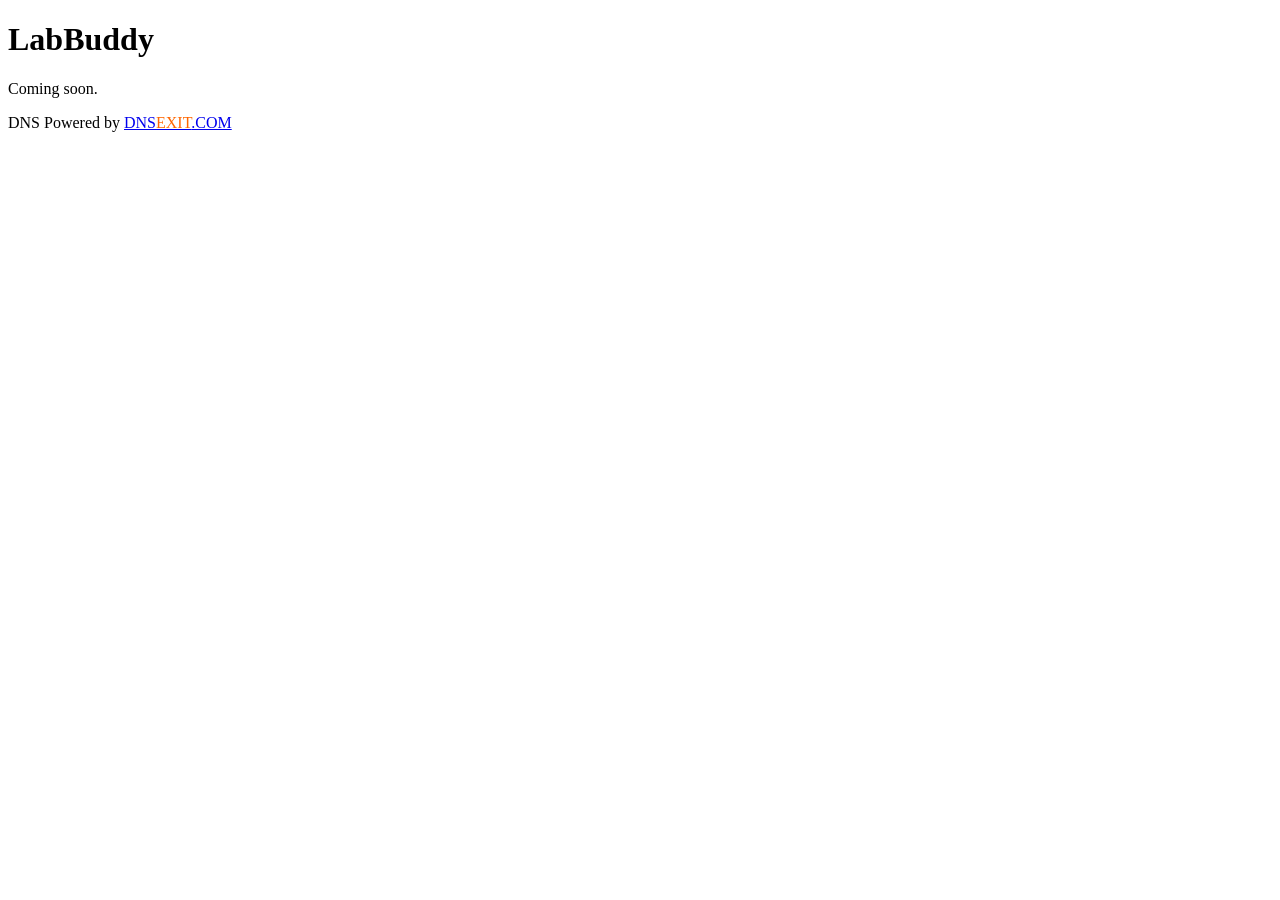
==== index.html @ 841d7dda "Create index.html" ====
<!DOCTYPE html>
  <html>
  <head><meta charset="utf-8"><title>LabBuddy</title></head>
  <body>
    <h1>LabBuddy</h1>
    <p>Coming soon.</p>
    <footer>
      DNS Powered by <font color="#006699"><a href="http://www.dnsExit.com">DNS</a></font><a href="http://www.dnsExit.com"><font color="#FF6600">EXIT</font>.COM</a>
    </footer>
  </body>
  </html>
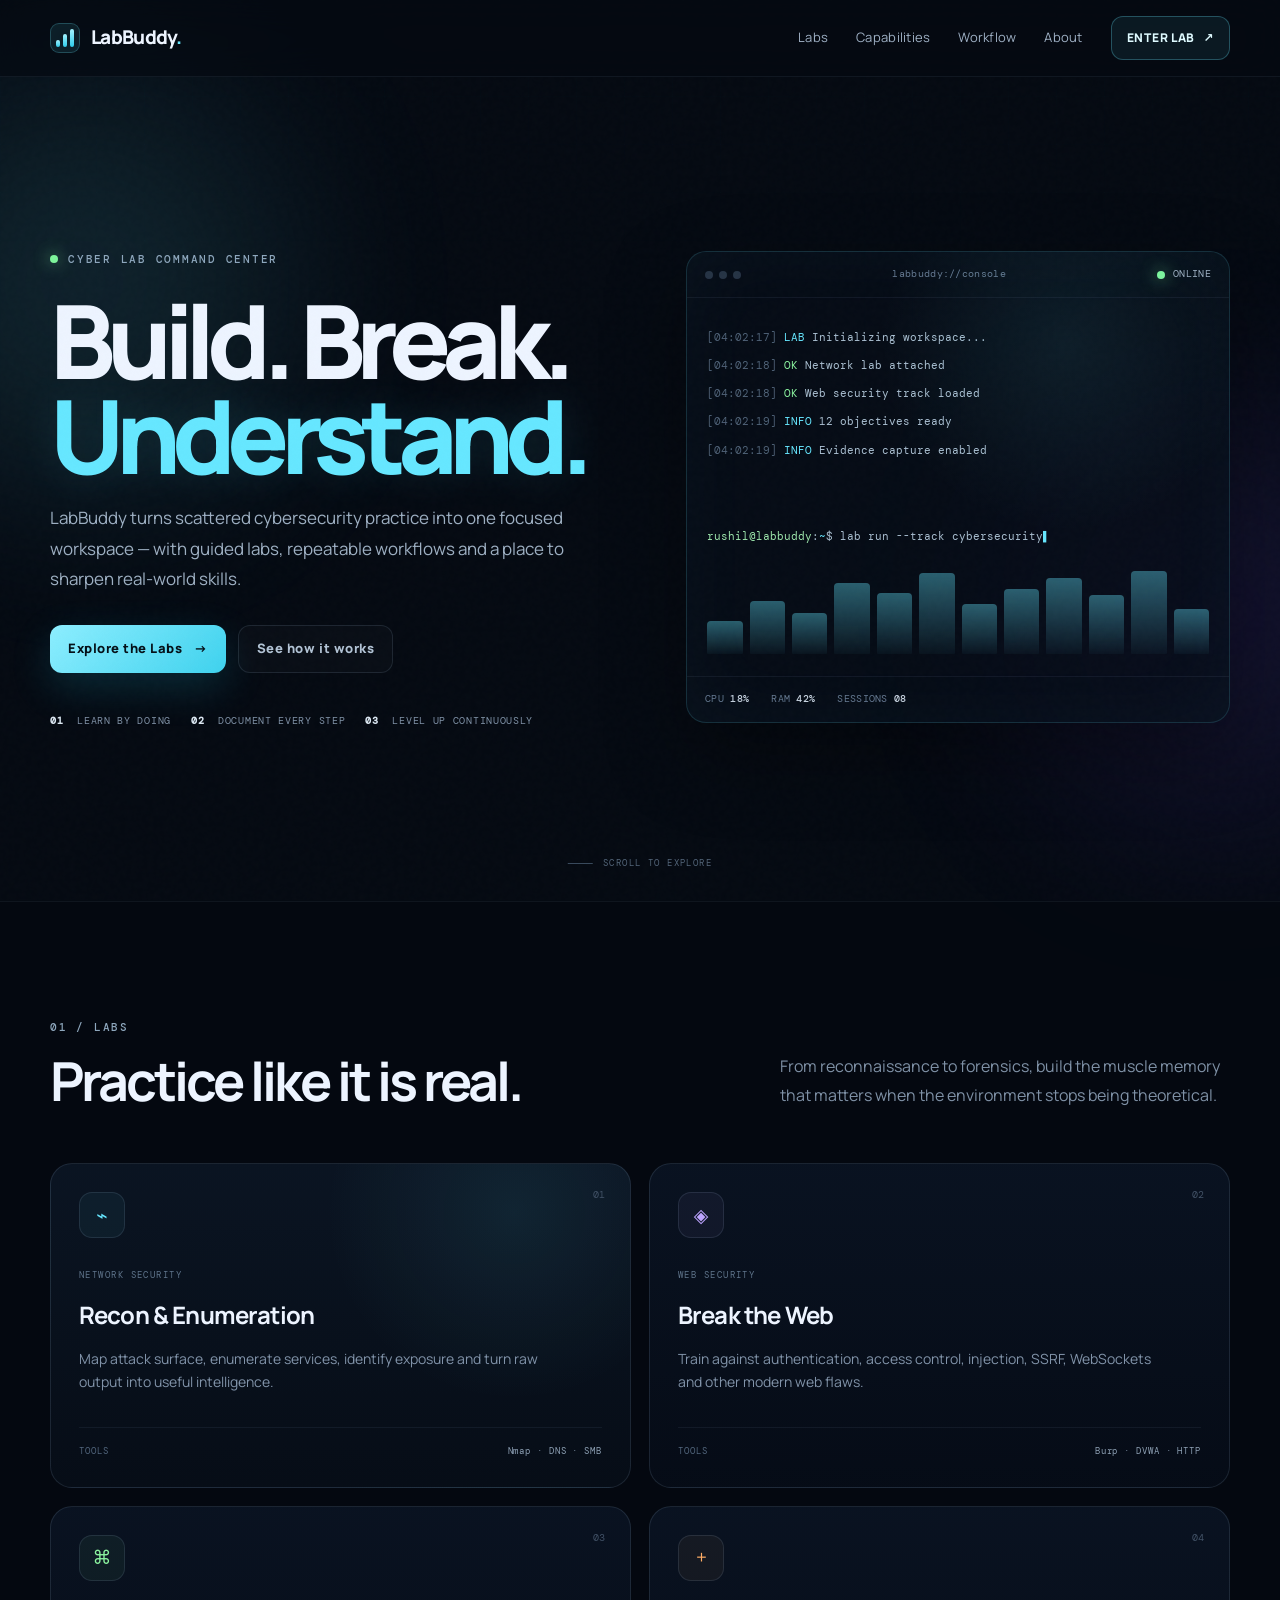
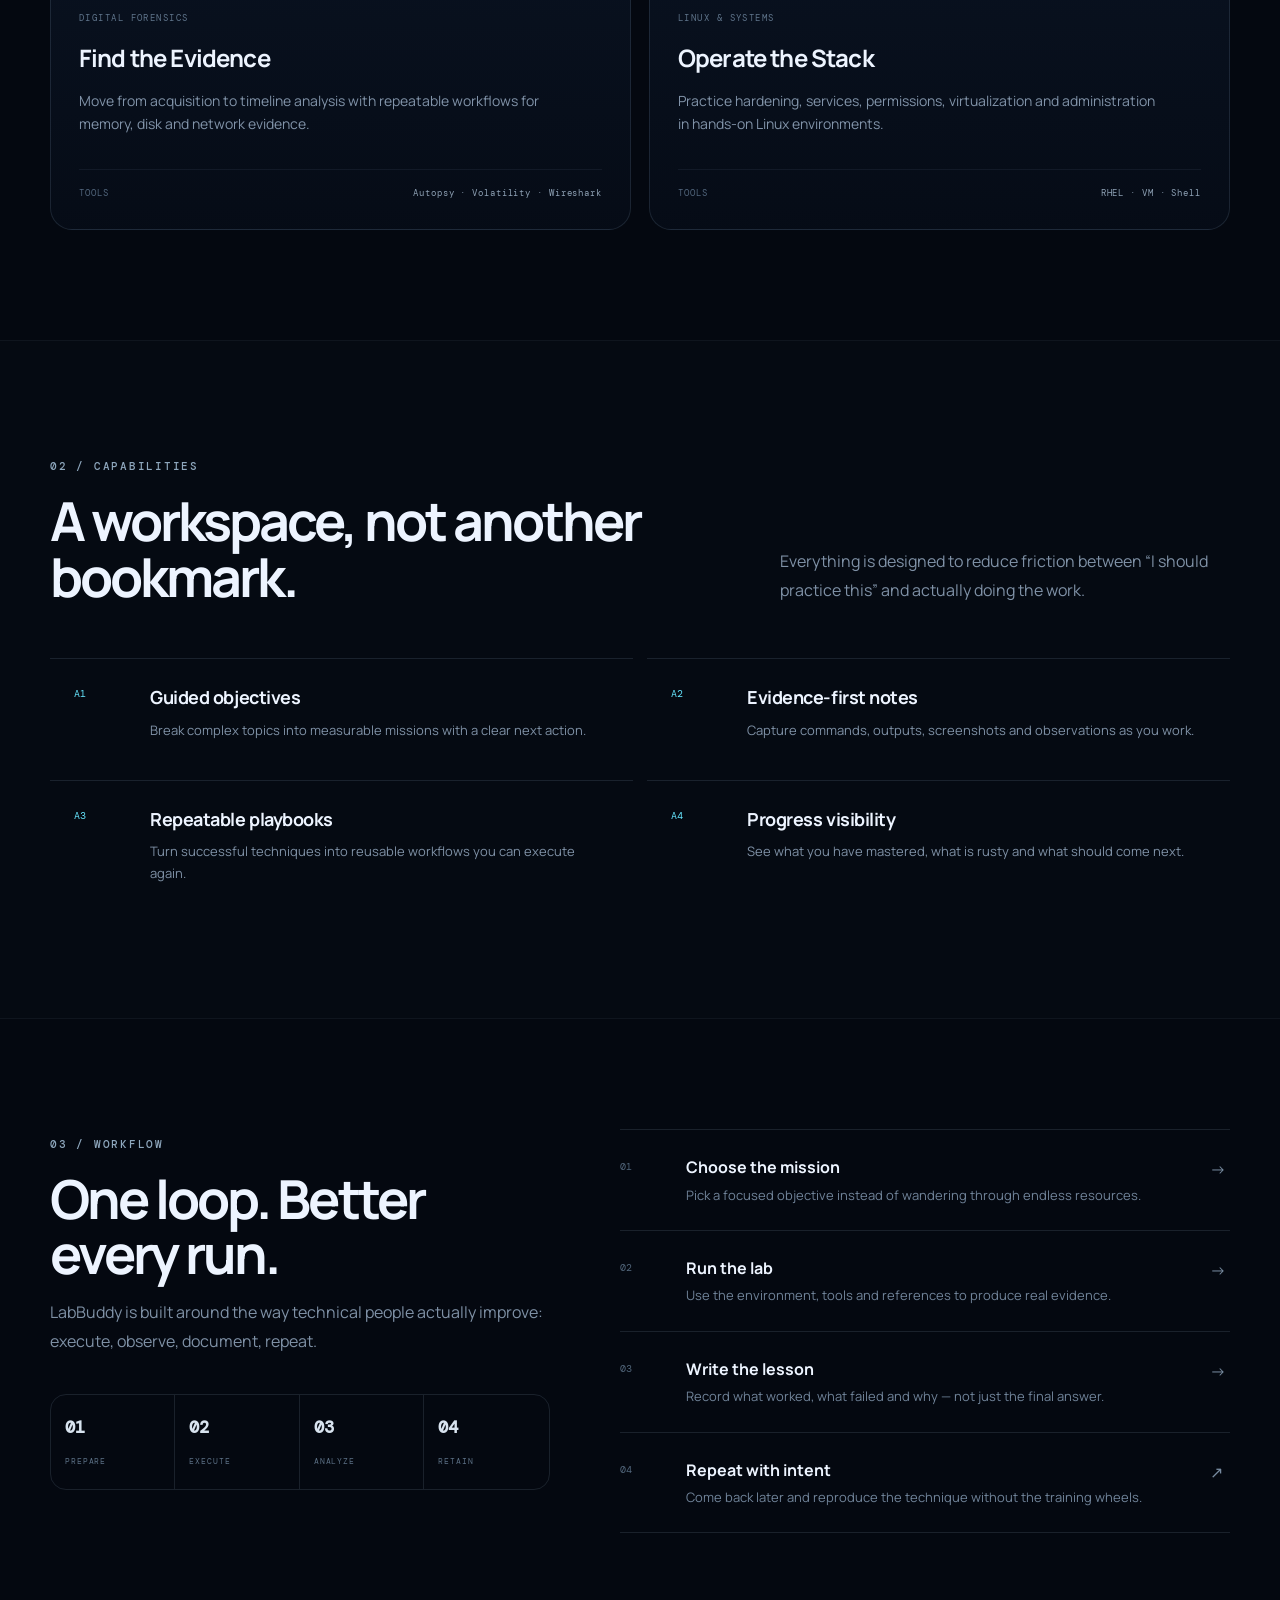
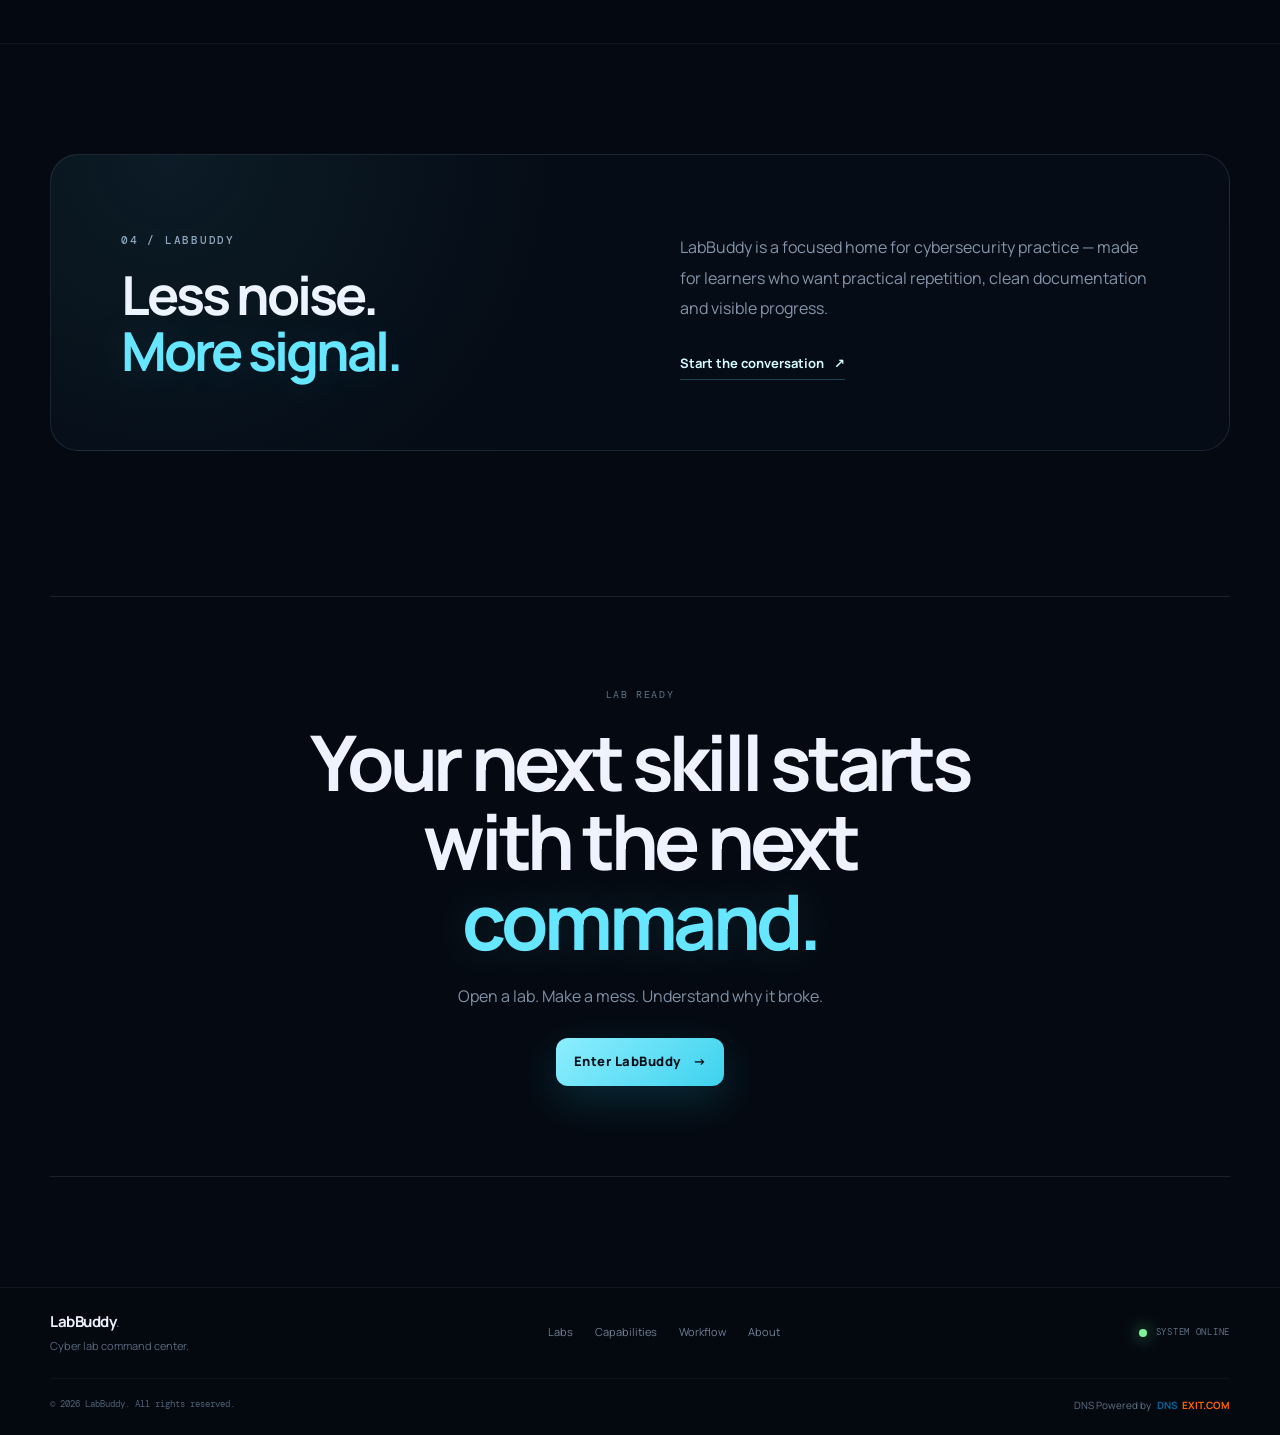
==== commit f7e5c6d6: "Add files via upload" ====
--- a/index.html
+++ b/index.html
@@ -1,11 +1,222 @@
-  <!DOCTYPE html>
-  <html>
-  <head><meta charset="utf-8"><title>LabBuddy</title></head>
-  <body>
-    <h1>LabBuddy</h1>
-    <p>Coming soon.</p>
-    <footer>
-      DNS Powered by <font color="#006699"><a href="http://www.dnsExit.com">DNS</a></font><a href="http://www.dnsExit.com"><font color="#FF6600">EXIT</font>.COM</a>
-    </footer>
-  </body>
-  </html>
+<!doctype html>
+<html lang="en">
+<head>
+  <meta charset="utf-8">
+  <meta name="viewport" content="width=device-width, initial-scale=1">
+  <meta name="description" content="LabBuddy — a modern command center for cybersecurity labs, learning paths, tools and practice environments.">
+  <meta name="theme-color" content="#07111f">
+  <meta name="color-scheme" content="dark">
+  <link rel="icon" type="image/svg+xml" href="favicon.svg">
+  <link rel="stylesheet" href="styles.css">
+  <title>LabBuddy — Cyber Lab Command Center</title>
+</head>
+<body>
+  <div class="noise" aria-hidden="true"></div>
+  <div class="orb orb-a" aria-hidden="true"></div>
+  <div class="orb orb-b" aria-hidden="true"></div>
+  <div class="grid-bg" aria-hidden="true"></div>
+
+  <header class="site-header">
+    <div class="container nav-wrap">
+      <a class="brand" href="#top" aria-label="LabBuddy home">
+        <span class="brand-mark" aria-hidden="true">
+          <span></span><span></span><span></span>
+        </span>
+        <span class="brand-text">LabBuddy<span class="brand-dot">.</span></span>
+      </a>
+
+      <button class="menu-toggle" type="button" aria-expanded="false" aria-controls="site-nav">
+        <span></span><span></span><span></span>
+        <span class="sr-only">Toggle navigation</span>
+      </button>
+
+      <nav id="site-nav" class="site-nav" aria-label="Primary navigation">
+        <a href="#labs">Labs</a>
+        <a href="#capabilities">Capabilities</a>
+        <a href="#workflow">Workflow</a>
+        <a href="#about">About</a>
+      </nav>
+
+      <a class="nav-cta" href="#labs">Enter Lab <span aria-hidden="true">↗</span></a>
+    </div>
+  </header>
+
+  <main id="top">
+    <section class="hero section-pad">
+      <div class="container hero-grid">
+        <div class="hero-copy reveal">
+          <div class="eyebrow"><span class="pulse"></span> CYBER LAB COMMAND CENTER</div>
+          <h1>Build. Break.<br><span>Understand.</span></h1>
+          <p class="hero-lead">
+            LabBuddy turns scattered cybersecurity practice into one focused workspace —
+            with guided labs, repeatable workflows and a place to sharpen real-world skills.
+          </p>
+          <div class="hero-actions">
+            <a class="button button-primary" href="#labs">Explore the Labs <span>→</span></a>
+            <a class="button button-ghost" href="#workflow">See how it works</a>
+          </div>
+          <div class="hero-meta" aria-label="Platform highlights">
+            <span><b>01</b> Learn by doing</span>
+            <span><b>02</b> Document every step</span>
+            <span><b>03</b> Level up continuously</span>
+          </div>
+        </div>
+
+        <div class="terminal-card reveal" aria-label="LabBuddy live console preview">
+          <div class="terminal-topbar">
+            <div class="traffic"><i></i><i></i><i></i></div>
+            <span>labbuddy://console</span>
+            <span class="top-status"><span class="tiny-dot"></span> ONLINE</span>
+          </div>
+          <div class="terminal-body">
+            <div class="terminal-line"><span class="t-muted">[04:02:17]</span> <span class="t-cyan">LAB</span> Initializing workspace...</div>
+            <div class="terminal-line"><span class="t-muted">[04:02:18]</span> <span class="t-green"> OK </span> Network lab attached</div>
+            <div class="terminal-line"><span class="t-muted">[04:02:18]</span> <span class="t-green"> OK </span> Web security track loaded</div>
+            <div class="terminal-line"><span class="t-muted">[04:02:19]</span> <span class="t-cyan">INFO</span> 12 objectives ready</div>
+            <div class="terminal-line"><span class="t-muted">[04:02:19]</span> <span class="t-cyan">INFO</span> Evidence capture enabled</div>
+            <div class="terminal-spacer"></div>
+            <div class="terminal-line command"><span class="prompt">rushil@labbuddy</span>:<span class="path">~</span>$ <span id="typed-command"></span><span class="caret">▌</span></div>
+            <div class="console-bars" aria-hidden="true"><span style="--h:38%"></span><span style="--h:62%"></span><span style="--h:48%"></span><span style="--h:82%"></span><span style="--h:71%"></span><span style="--h:94%"></span><span style="--h:58%"></span><span style="--h:76%"></span><span style="--h:88%"></span><span style="--h:68%"></span><span style="--h:97%"></span><span style="--h:52%"></span></div>
+          </div>
+          <div class="terminal-footer">
+            <span>CPU <b>18%</b></span>
+            <span>RAM <b>42%</b></span>
+            <span>SESSIONS <b>08</b></span>
+          </div>
+        </div>
+      </div>
+      <div class="scroll-cue" aria-hidden="true"><span></span> SCROLL TO EXPLORE</div>
+    </section>
+
+    <section id="labs" class="section-pad section-dark">
+      <div class="container">
+        <div class="section-heading reveal">
+          <div>
+            <div class="eyebrow">01 / LABS</div>
+            <h2>Practice like it is real.</h2>
+          </div>
+          <p>From reconnaissance to forensics, build the muscle memory that matters when the environment stops being theoretical.</p>
+        </div>
+
+        <div class="lab-grid">
+          <article class="lab-card lab-card-featured reveal">
+            <div class="card-number">01</div>
+            <div class="icon-box icon-cyan">⌁</div>
+            <div class="tag">NETWORK SECURITY</div>
+            <h3>Recon &amp; Enumeration</h3>
+            <p>Map attack surface, enumerate services, identify exposure and turn raw output into useful intelligence.</p>
+            <div class="card-footer"><span>TOOLS</span><strong>Nmap · DNS · SMB</strong></div>
+          </article>
+
+          <article class="lab-card reveal">
+            <div class="card-number">02</div>
+            <div class="icon-box icon-violet">◈</div>
+            <div class="tag">WEB SECURITY</div>
+            <h3>Break the Web</h3>
+            <p>Train against authentication, access control, injection, SSRF, WebSockets and other modern web flaws.</p>
+            <div class="card-footer"><span>TOOLS</span><strong>Burp · DVWA · HTTP</strong></div>
+          </article>
+
+          <article class="lab-card reveal">
+            <div class="card-number">03</div>
+            <div class="icon-box icon-green">⌘</div>
+            <div class="tag">DIGITAL FORENSICS</div>
+            <h3>Find the Evidence</h3>
+            <p>Move from acquisition to timeline analysis with repeatable workflows for memory, disk and network evidence.</p>
+            <div class="card-footer"><span>TOOLS</span><strong>Autopsy · Volatility · Wireshark</strong></div>
+          </article>
+
+          <article class="lab-card reveal">
+            <div class="card-number">04</div>
+            <div class="icon-box icon-orange">+</div>
+            <div class="tag">LINUX &amp; SYSTEMS</div>
+            <h3>Operate the Stack</h3>
+            <p>Practice hardening, services, permissions, virtualization and administration in hands-on Linux environments.</p>
+            <div class="card-footer"><span>TOOLS</span><strong>RHEL · VM · Shell</strong></div>
+          </article>
+        </div>
+      </div>
+    </section>
+
+    <section id="capabilities" class="section-pad">
+      <div class="container">
+        <div class="section-heading reveal">
+          <div>
+            <div class="eyebrow">02 / CAPABILITIES</div>
+            <h2>A workspace, not another bookmark.</h2>
+          </div>
+          <p>Everything is designed to reduce friction between “I should practice this” and actually doing the work.</p>
+        </div>
+
+        <div class="cap-grid">
+          <article class="cap-item reveal"><span class="cap-index">A1</span><div><h3>Guided objectives</h3><p>Break complex topics into measurable missions with a clear next action.</p></div></article>
+          <article class="cap-item reveal"><span class="cap-index">A2</span><div><h3>Evidence-first notes</h3><p>Capture commands, outputs, screenshots and observations as you work.</p></div></article>
+          <article class="cap-item reveal"><span class="cap-index">A3</span><div><h3>Repeatable playbooks</h3><p>Turn successful techniques into reusable workflows you can execute again.</p></div></article>
+          <article class="cap-item reveal"><span class="cap-index">A4</span><div><h3>Progress visibility</h3><p>See what you have mastered, what is rusty and what should come next.</p></div></article>
+        </div>
+      </div>
+    </section>
+
+    <section id="workflow" class="section-pad section-dark">
+      <div class="container workflow-grid">
+        <div class="workflow-copy reveal">
+          <div class="eyebrow">03 / WORKFLOW</div>
+          <h2>One loop. Better every run.</h2>
+          <p>LabBuddy is built around the way technical people actually improve: execute, observe, document, repeat.</p>
+          <div class="metric-strip">
+            <div><strong>01</strong><span>PREPARE</span></div>
+            <div><strong>02</strong><span>EXECUTE</span></div>
+            <div><strong>03</strong><span>ANALYZE</span></div>
+            <div><strong>04</strong><span>RETAIN</span></div>
+          </div>
+        </div>
+
+        <div class="workflow-list reveal">
+          <div class="workflow-step"><span>01</span><div><h3>Choose the mission</h3><p>Pick a focused objective instead of wandering through endless resources.</p></div><b>→</b></div>
+          <div class="workflow-step"><span>02</span><div><h3>Run the lab</h3><p>Use the environment, tools and references to produce real evidence.</p></div><b>→</b></div>
+          <div class="workflow-step"><span>03</span><div><h3>Write the lesson</h3><p>Record what worked, what failed and why — not just the final answer.</p></div><b>→</b></div>
+          <div class="workflow-step"><span>04</span><div><h3>Repeat with intent</h3><p>Come back later and reproduce the technique without the training wheels.</p></div><b>↗</b></div>
+        </div>
+      </div>
+    </section>
+
+    <section id="about" class="section-pad">
+      <div class="container about-panel reveal">
+        <div>
+          <div class="eyebrow">04 / LABBUDDY</div>
+          <h2>Less noise.<br><span>More signal.</span></h2>
+        </div>
+        <div>
+          <p>LabBuddy is a focused home for cybersecurity practice — made for learners who want practical repetition, clean documentation and visible progress.</p>
+          <a class="text-link" href="mailto:hello@labbuddy.work.gd">Start the conversation <span>↗</span></a>
+        </div>
+      </div>
+    </section>
+
+    <section class="section-pad final-cta">
+      <div class="container cta-box reveal">
+        <div class="cta-kicker">LAB READY</div>
+        <h2>Your next skill starts<br>with the next <span>command.</span></h2>
+        <p>Open a lab. Make a mess. Understand why it broke.</p>
+        <a class="button button-primary" href="#labs">Enter LabBuddy <span>→</span></a>
+      </div>
+    </section>
+  </main>
+
+  <footer class="site-footer">
+    <div class="container footer-main">
+      <div class="footer-brand"><strong>LabBuddy<span class="brand-dot">.</span></strong><span>Cyber lab command center.</span></div>
+      <div class="footer-links"><a href="#labs">Labs</a><a href="#capabilities">Capabilities</a><a href="#workflow">Workflow</a><a href="#about">About</a></div>
+      <div class="footer-status"><span class="tiny-dot"></span> SYSTEM ONLINE</div>
+    </div>
+    <div class="container footer-bottom">
+      <span>© <span id="year"></span> LabBuddy. All rights reserved.</span>
+      <div class="dns-footer" aria-label="DNS provider attribution">
+        DNS Powered by <font color="#006699"><a href="http://www.dnsExit.com">DNS</a></font><a href="http://www.dnsExit.com"><font color="#FF6600">EXIT.COM</font></a>
+      </div>
+    </div>
+  </footer>
+
+  <script src="script.js"></script>
+</body>
+</html>
--- a/styles.css
+++ b/styles.css
@@ -0,0 +1,147 @@
+@import url('https://fonts.googleapis.com/css2?family=DM+Mono:wght@400;500&family=Manrope:wght@400;500;600;700;800&display=swap');
+
+:root {
+  --bg: #050a12;
+  --panel: rgba(10, 19, 32, .72);
+  --panel-2: #0a1320;
+  --line: rgba(154, 181, 210, .14);
+  --text: #edf4ff;
+  --muted: #91a2b8;
+  --cyan: #66e7ff;
+  --cyan-2: #1ac6e9;
+  --green: #8cf5a0;
+  --violet: #bda4ff;
+  --orange: #ffad66;
+  --shadow: 0 30px 80px rgba(0,0,0,.35);
+  --radius: 22px;
+  --mono: 'DM Mono', ui-monospace, SFMono-Regular, Menlo, Monaco, Consolas, monospace;
+  --sans: 'Manrope', Inter, ui-sans-serif, system-ui, -apple-system, BlinkMacSystemFont, 'Segoe UI', sans-serif;
+}
+
+* { box-sizing: border-box; }
+html { scroll-behavior: smooth; }
+body {
+  margin: 0;
+  color: var(--text);
+  background: var(--bg);
+  font-family: var(--sans);
+  line-height: 1.65;
+  overflow-x: hidden;
+}
+a { color: inherit; text-decoration: none; }
+button { font: inherit; }
+.container { width: min(1180px, calc(100% - 40px)); margin-inline: auto; }
+.section-pad { padding: 110px 0; position: relative; }
+.section-dark { background: rgba(4, 9, 16, .76); border-block: 1px solid rgba(154,181,210,.07); }
+
+.sr-only { position: absolute; width: 1px; height: 1px; padding: 0; margin: -1px; overflow: hidden; clip: rect(0,0,0,0); white-space: nowrap; border: 0; }
+.noise {
+  position: fixed; inset: 0; pointer-events: none; z-index: 20; opacity: .035;
+  background-image: url("data:image/svg+xml,%3Csvg viewBox='0 0 180 180' xmlns='http://www.w3.org/2000/svg'%3E%3Cfilter id='n'%3E%3CfeTurbulence type='fractalNoise' baseFrequency='.9' numOctaves='4' stitchTiles='stitch'/%3E%3C/filter%3E%3Crect width='100%25' height='100%25' filter='url(%23n)' opacity='.5'/%3E%3C/svg%3E");
+}
+.grid-bg { position: fixed; inset: 0; pointer-events: none; opacity: .23; background-image: linear-gradient(rgba(102,231,255,.045) 1px, transparent 1px), linear-gradient(90deg, rgba(102,231,255,.045) 1px, transparent 1px); background-size: 48px 48px; mask-image: linear-gradient(to bottom, black, transparent 80%); }
+.orb { position: fixed; width: 420px; height: 420px; border-radius: 50%; filter: blur(100px); pointer-events: none; opacity: .11; z-index: 0; }
+.orb-a { top: 8%; left: -10%; background: var(--cyan); }
+.orb-b { top: 45%; right: -12%; background: #7d4dff; }
+
+.site-header { position: sticky; top: 0; z-index: 30; backdrop-filter: blur(18px); background: rgba(5,10,18,.64); border-bottom: 1px solid rgba(154,181,210,.08); }
+.nav-wrap { min-height: 76px; display: flex; align-items: center; gap: 28px; }
+.brand { display: inline-flex; align-items: center; gap: 11px; font-weight: 800; letter-spacing: -.035em; font-size: 19px; }
+.brand-mark { width: 30px; height: 30px; display: grid; grid-template-columns: repeat(3,1fr); gap: 3px; align-items: end; padding: 5px; border: 1px solid rgba(102,231,255,.25); border-radius: 9px; background: rgba(102,231,255,.06); box-shadow: inset 0 0 24px rgba(102,231,255,.06); }
+.brand-mark span { display: block; border-radius: 2px; background: linear-gradient(180deg, #a5f3ff, #2ecbe9); }
+.brand-mark span:nth-child(1){height: 40%;}.brand-mark span:nth-child(2){height: 70%;}.brand-mark span:nth-child(3){height: 100%;}
+.brand-dot { color: var(--cyan); }
+.site-nav { display: flex; align-items: center; gap: 28px; margin-left: auto; }
+.site-nav a { color: #9fb0c4; font-size: 13px; letter-spacing: .02em; transition: color .2s ease; }
+.site-nav a:hover { color: var(--text); }
+.nav-cta { display: inline-flex; gap: 8px; align-items: center; padding: 11px 15px; border: 1px solid rgba(102,231,255,.28); background: rgba(102,231,255,.07); border-radius: 12px; color: #dffaff; font-size: 12px; font-weight: 800; letter-spacing: .06em; text-transform: uppercase; }
+.menu-toggle { display: none; margin-left: auto; border: 0; background: transparent; color: white; }
+
+.hero { min-height: calc(100vh - 76px); display: grid; align-items: center; padding-top: 86px; padding-bottom: 90px; }
+.hero-grid { display: grid; grid-template-columns: 1.02fr .98fr; gap: 70px; align-items: center; position: relative; z-index: 1; }
+.eyebrow { display: inline-flex; align-items: center; gap: 10px; color: #8ea7bd; font-family: var(--mono); font-size: 11px; letter-spacing: .16em; font-weight: 500; }
+.pulse, .tiny-dot { width: 8px; height: 8px; border-radius: 999px; background: #7df49b; box-shadow: 0 0 16px rgba(125,244,155,.8); display: inline-block; }
+.hero h1 { margin: 22px 0 20px; font-size: clamp(4.1rem, 8vw, 7.3rem); line-height: .93; letter-spacing: -.08em; font-weight: 800; max-width: 800px; }
+h1 span, h2 span { color: var(--cyan); text-shadow: 0 0 45px rgba(102,231,255,.14); }
+.hero-lead { max-width: 650px; color: #9eb0c3; font-size: 17px; line-height: 1.8; }
+.hero-actions { display: flex; gap: 12px; flex-wrap: wrap; margin-top: 30px; }
+.button { display: inline-flex; align-items: center; justify-content: center; gap: 12px; min-height: 48px; padding: 0 18px; border-radius: 12px; font-size: 13px; font-weight: 800; letter-spacing: .04em; transition: transform .2s ease, border-color .2s ease, background .2s ease; }
+.button:hover { transform: translateY(-2px); }
+.button-primary { background: linear-gradient(135deg, #8deeff, #3ed2ee); color: #041018; box-shadow: 0 14px 40px rgba(30,200,235,.17); }
+.button-ghost { border: 1px solid var(--line); color: #b2c3d5; background: rgba(255,255,255,.02); }
+.hero-meta { display: flex; flex-wrap: wrap; gap: 20px; margin-top: 40px; color: #7f91a6; font-family: var(--mono); font-size: 10px; letter-spacing: .07em; text-transform: uppercase; }
+.hero-meta b { color: #dce8f3; margin-right: 7px; }
+
+.terminal-card { border: 1px solid rgba(102,231,255,.16); border-radius: 20px; background: rgba(7,14,24,.76); box-shadow: var(--shadow), inset 0 0 80px rgba(102,231,255,.035); overflow: hidden; position: relative; }
+.terminal-card::before { content: ''; position: absolute; inset: 0; background: radial-gradient(circle at 70% 20%, rgba(102,231,255,.08), transparent 35%); pointer-events: none; }
+.terminal-topbar, .terminal-footer { min-height: 46px; display: flex; align-items: center; padding: 0 18px; color: #657991; font-family: var(--mono); font-size: 10px; letter-spacing: .03em; border-bottom: 1px solid rgba(154,181,210,.08); }
+.terminal-topbar { justify-content: space-between; }
+.terminal-footer { border-top: 1px solid rgba(154,181,210,.08); border-bottom: 0; gap: 22px; }
+.terminal-footer b { color: #c9d5e2; font-weight: 500; }
+.traffic { display: flex; gap: 6px; }
+.traffic i { width: 8px; height: 8px; border-radius: 50%; background: #263445; }
+.top-status { display: inline-flex; gap: 8px; align-items: center; color: #9eb0c2; }
+.terminal-body { padding: 25px 20px 22px; min-height: 360px; display: flex; flex-direction: column; font-family: var(--mono); font-size: 11px; color: #abc0d2; }
+.terminal-line { margin: 5px 0; }
+.t-muted { color: #4f6277; }.t-cyan { color: var(--cyan); }.t-green { color: var(--green); }
+.terminal-spacer { flex: 1; min-height: 58px; }
+.prompt { color: #9ee8ad; }.path { color: var(--cyan); }.caret { color: var(--cyan); animation: blink 1s step-end infinite; }
+.console-bars { height: 86px; display: flex; align-items: end; gap: 7px; opacity: .45; margin-top: 18px; }
+.console-bars span { flex: 1; height: var(--h); background: linear-gradient(180deg, rgba(102,231,255,.84), rgba(102,231,255,.08)); border-radius: 4px 4px 1px 1px; }
+@keyframes blink { 50% { opacity: 0; } }
+
+.scroll-cue { position: absolute; bottom: 30px; left: 50%; transform: translateX(-50%); display: flex; align-items: center; gap: 10px; color: #536579; font-family: var(--mono); font-size: 9px; letter-spacing: .16em; }
+.scroll-cue span { width: 25px; height: 1px; background: #38495c; }
+
+.section-heading { display: flex; justify-content: space-between; gap: 50px; align-items: end; margin-bottom: 54px; }
+.section-heading h2, .workflow-copy h2, .about-panel h2, .cta-box h2 { margin: 15px 0 0; letter-spacing: -.055em; line-height: 1.04; font-size: clamp(2.3rem, 4.2vw, 4.5rem); max-width: 780px; }
+.section-heading p { color: #7f91a6; max-width: 450px; margin: 0; line-height: 1.8; }
+.lab-grid { display: grid; grid-template-columns: repeat(2, minmax(0, 1fr)); gap: 18px; }
+.lab-card { position: relative; min-height: 320px; padding: 28px; border-radius: var(--radius); border: 1px solid var(--line); background: linear-gradient(180deg, rgba(13,24,40,.72), rgba(8,15,26,.7)); overflow: hidden; transition: transform .25s ease, border-color .25s ease; }
+.lab-card:hover { transform: translateY(-5px); border-color: rgba(102,231,255,.26); }
+.lab-card-featured { background: radial-gradient(circle at 80% 15%, rgba(102,231,255,.08), transparent 35%), linear-gradient(180deg, rgba(13,24,40,.8), rgba(8,15,26,.8)); }
+.card-number { position: absolute; right: 25px; top: 23px; color: #425267; font-family: var(--mono); font-size: 10px; }
+.icon-box { width: 46px; height: 46px; display: grid; place-items: center; border: 1px solid var(--line); border-radius: 13px; font-size: 19px; margin-bottom: 30px; }
+.icon-cyan{color:var(--cyan); background:rgba(102,231,255,.05)}.icon-violet{color:var(--violet);background:rgba(189,164,255,.05)}.icon-green{color:var(--green);background:rgba(140,245,160,.05)}.icon-orange{color:var(--orange);background:rgba(255,173,102,.05)}
+.tag { font-family: var(--mono); font-size: 9px; letter-spacing: .16em; color: #5f748b; margin-bottom: 12px; }
+.lab-card h3 { font-size: 24px; letter-spacing: -.035em; margin: 0 0 12px; }
+.lab-card p { color: #8193a9; margin: 0; max-width: 480px; font-size: 14px; }
+.card-footer { display:flex; justify-content: space-between; gap: 12px; margin-top: 34px; padding-top: 16px; border-top: 1px solid rgba(154,181,210,.08); color:#52667d; font-family: var(--mono); font-size: 9px; letter-spacing:.1em; }
+.card-footer strong { color: #8ea1b5; font-weight: 400; text-align: right; }
+
+.cap-grid { display: grid; grid-template-columns: repeat(2,minmax(0,1fr)); gap: 14px; }
+.cap-item { display: grid; grid-template-columns: 58px 1fr; gap: 18px; align-items: start; padding: 24px; border-top: 1px solid var(--line); }
+.cap-index { font-family: var(--mono); color: var(--cyan); font-size: 10px; padding-top: 3px; }
+.cap-item h3 { margin: 0 0 7px; font-size: 18px; letter-spacing: -.025em; }.cap-item p{margin:0;color:#7f91a6;font-size:13px;max-width:520px}
+
+.workflow-grid { display: grid; grid-template-columns: .9fr 1.1fr; gap: 70px; align-items: start; }
+.workflow-copy > p { color:#7f91a6; max-width: 520px; line-height:1.8; }
+.metric-strip { margin-top: 38px; display:grid; grid-template-columns:repeat(4,1fr); border:1px solid var(--line); border-radius:16px; overflow:hidden; }
+.metric-strip div { padding:18px 14px; border-right:1px solid var(--line); }.metric-strip div:last-child{border-right:0}.metric-strip strong{display:block;font-family:var(--mono);font-size:17px;color:#d8e3ef;margin-bottom:4px}.metric-strip span{font-family:var(--mono);font-size:8px;color:#5d7186;letter-spacing:.11em}
+.workflow-list { border-top:1px solid var(--line); }
+.workflow-step { display:grid; grid-template-columns:50px 1fr 20px; gap:16px; align-items:start; padding:24px 0; border-bottom:1px solid var(--line); }.workflow-step > span{font-family:var(--mono);font-size:10px;color:#53677c;padding-top:5px}.workflow-step h3{margin:0 0 4px;font-size:16px}.workflow-step p{margin:0;color:#71849a;font-size:13px}.workflow-step b{font-weight:400;color:#788ba0;padding-top:2px}
+
+.about-panel { display:grid; grid-template-columns: 1fr 1fr; gap:80px; padding:70px; border:1px solid var(--line); border-radius:28px; background: radial-gradient(circle at 10% 0%, rgba(102,231,255,.07), transparent 35%), rgba(8,15,26,.62); }
+.about-panel p{color:#8495a9;line-height:1.9;max-width:530px;margin:7px 0 25px}.text-link{display:inline-flex;gap:10px;color:#d5faff;font-weight:700;font-size:13px;border-bottom:1px solid rgba(102,231,255,.25);padding-bottom:5px}
+.final-cta { padding-top: 35px; }
+.cta-box { text-align:center; padding:90px 20px; border-top:1px solid var(--line); border-bottom:1px solid var(--line); }
+.cta-kicker { color:#5f7489;font-family:var(--mono);letter-spacing:.16em;font-size:10px;margin-bottom:18px }.cta-box h2{margin-inline:auto;font-size:clamp(2.8rem,6vw,6.6rem)}.cta-box p{color:#7f91a6;margin:22px 0 28px}
+
+.site-footer { border-top: 1px solid rgba(154,181,210,.08); background:#040910; }
+.footer-main { display:flex; align-items:center; justify-content:space-between; gap:30px; min-height:90px; }
+.footer-brand { display:flex; flex-direction:column; gap:2px; }.footer-brand strong{font-size:15px;letter-spacing:-.03em}.footer-brand span{font-size:11px;color:#586a7f}
+.footer-links { display:flex; gap:22px; color:#6f8094; font-size:11px; }.footer-links a:hover{color:#d6e0eb}.footer-status{display:flex;align-items:center;gap:9px;font-family:var(--mono);font-size:9px;color:#5c6f83;letter-spacing:.08em}.footer-bottom{display:flex;justify-content:space-between;gap:20px;align-items:center;padding:18px 0 22px;border-top:1px solid rgba(154,181,210,.06);font-family:var(--mono);font-size:9px;color:#4f6278}.dns-footer{font-family:var(--sans);font-size:10px;color:#617388;}.dns-footer a{font-weight:700;}.dns-footer a:first-of-type{margin-left:4px;margin-right:0}.dns-footer font{font-size:inherit}
+
+.reveal { opacity:0; transform:translateY(20px); transition:opacity .7s ease, transform .7s ease; }.reveal.is-visible{opacity:1;transform:none}
+
+@media (max-width: 900px) {
+  .site-nav { gap:18px; }.hero-grid, .workflow-grid, .about-panel { grid-template-columns:1fr; }.hero-grid{gap:45px}.about-panel{gap:35px;padding:40px}.section-heading{align-items:start;flex-direction:column;gap:16px}.hero h1{font-size:clamp(3.7rem,13vw,6.2rem)}
+}
+
+@media (max-width: 700px) {
+  .container{width:min(100% - 28px,1180px)}.section-pad{padding:78px 0}.site-header{position:sticky}.nav-wrap{min-height:68px}.menu-toggle{display:flex;width:38px;height:38px;flex-direction:column;justify-content:center;gap:4px;padding:0}.menu-toggle span:not(.sr-only){width:19px;height:1px;background:#8ea1b4;display:block;margin-left:auto}.site-nav{display:none;position:absolute;left:14px;right:14px;top:66px;flex-direction:column;align-items:flex-start;padding:16px;border:1px solid var(--line);border-radius:15px;background:rgba(6,13,22,.96);box-shadow:var(--shadow);margin:0}.site-nav.open{display:flex}.nav-cta{display:none}.hero{padding-top:62px;min-height:auto}.hero-lead{font-size:15px}.hero-meta{gap:10px 18px}.terminal-body{min-height:330px;font-size:9px}.terminal-footer{gap:12px;font-size:8px}.lab-grid,.cap-grid{grid-template-columns:1fr}.lab-card{min-height:auto}.metric-strip{grid-template-columns:repeat(2,1fr)}.metric-strip div:nth-child(2){border-right:0}.metric-strip div:nth-child(-n+2){border-bottom:1px solid var(--line)}.workflow-step{grid-template-columns:35px 1fr 15px}.footer-main,.footer-bottom{flex-direction:column;align-items:flex-start}.footer-links{flex-wrap:wrap;gap:13px}.scroll-cue{display:none}
+}
+
+@media (prefers-reduced-motion: reduce) {
+  html{scroll-behavior:auto}.reveal{opacity:1;transform:none;transition:none}.button,.lab-card{transition:none}.caret{animation:none}
+}
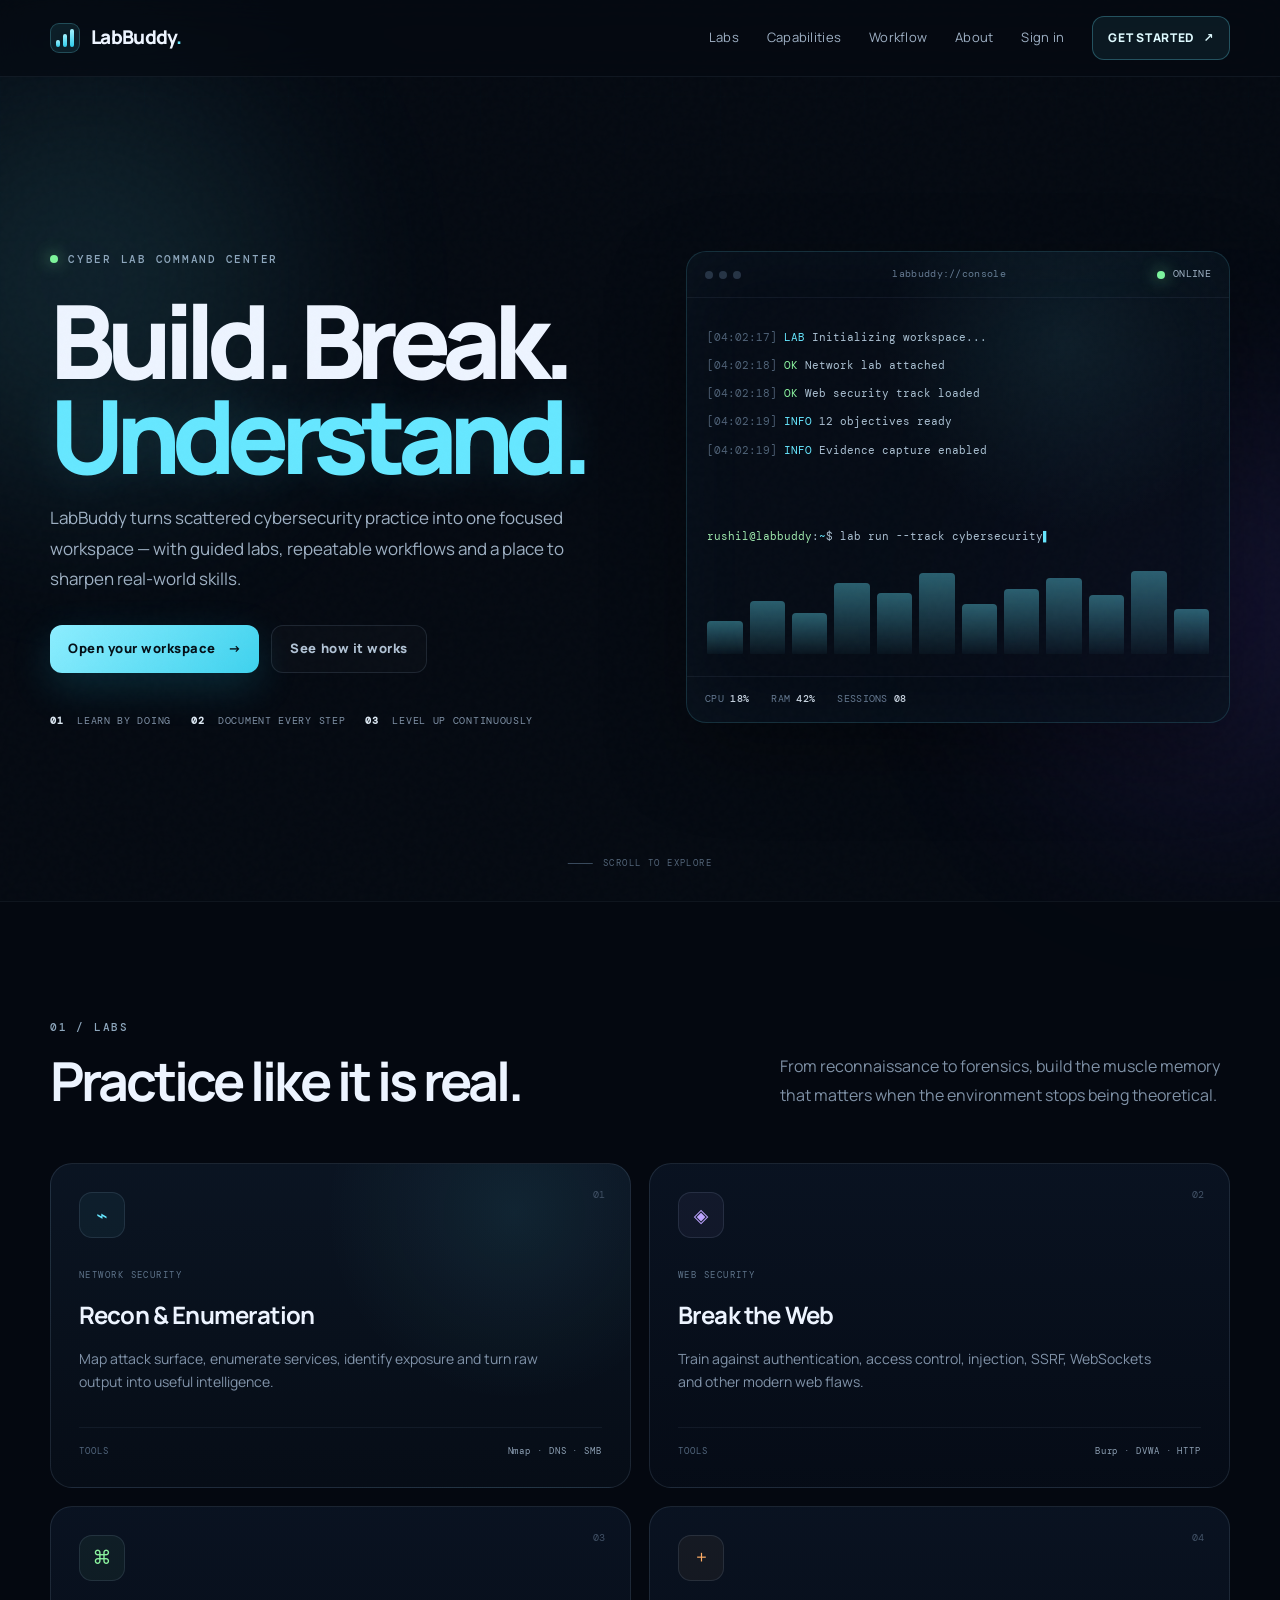
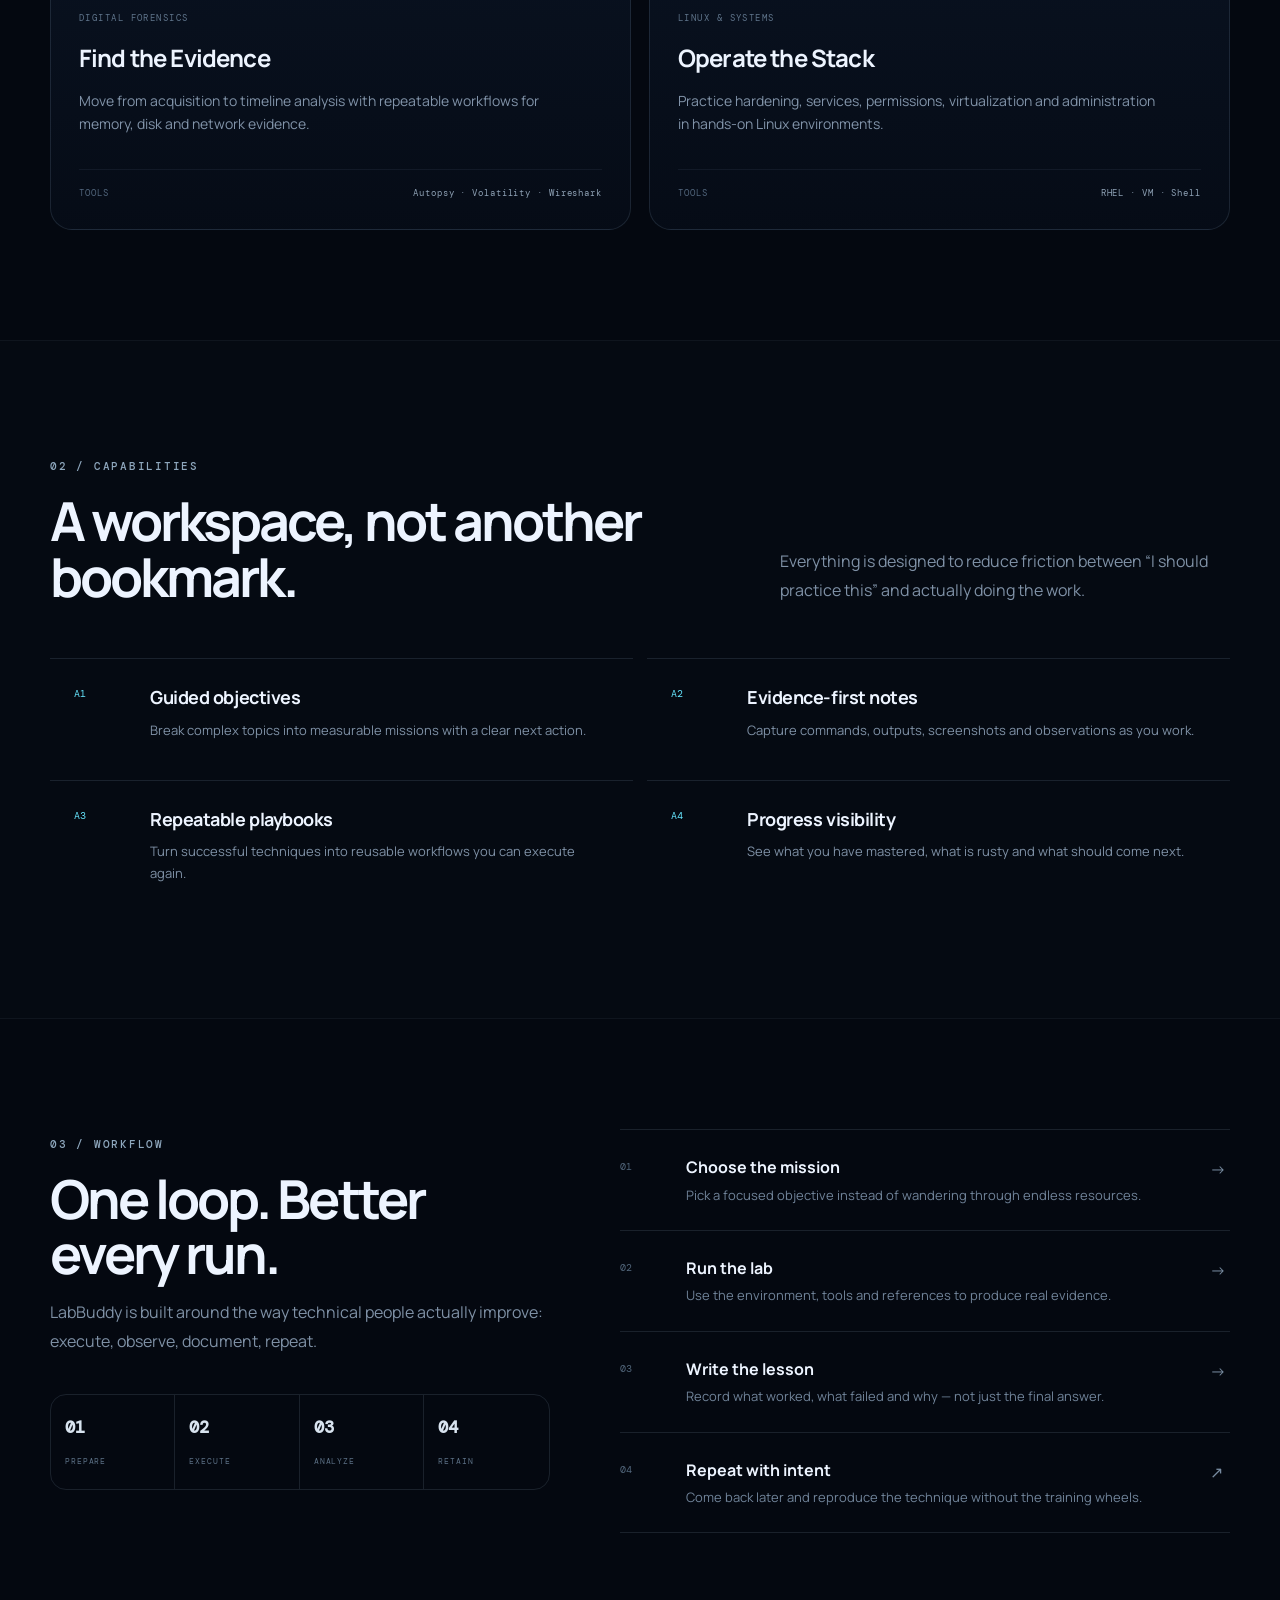
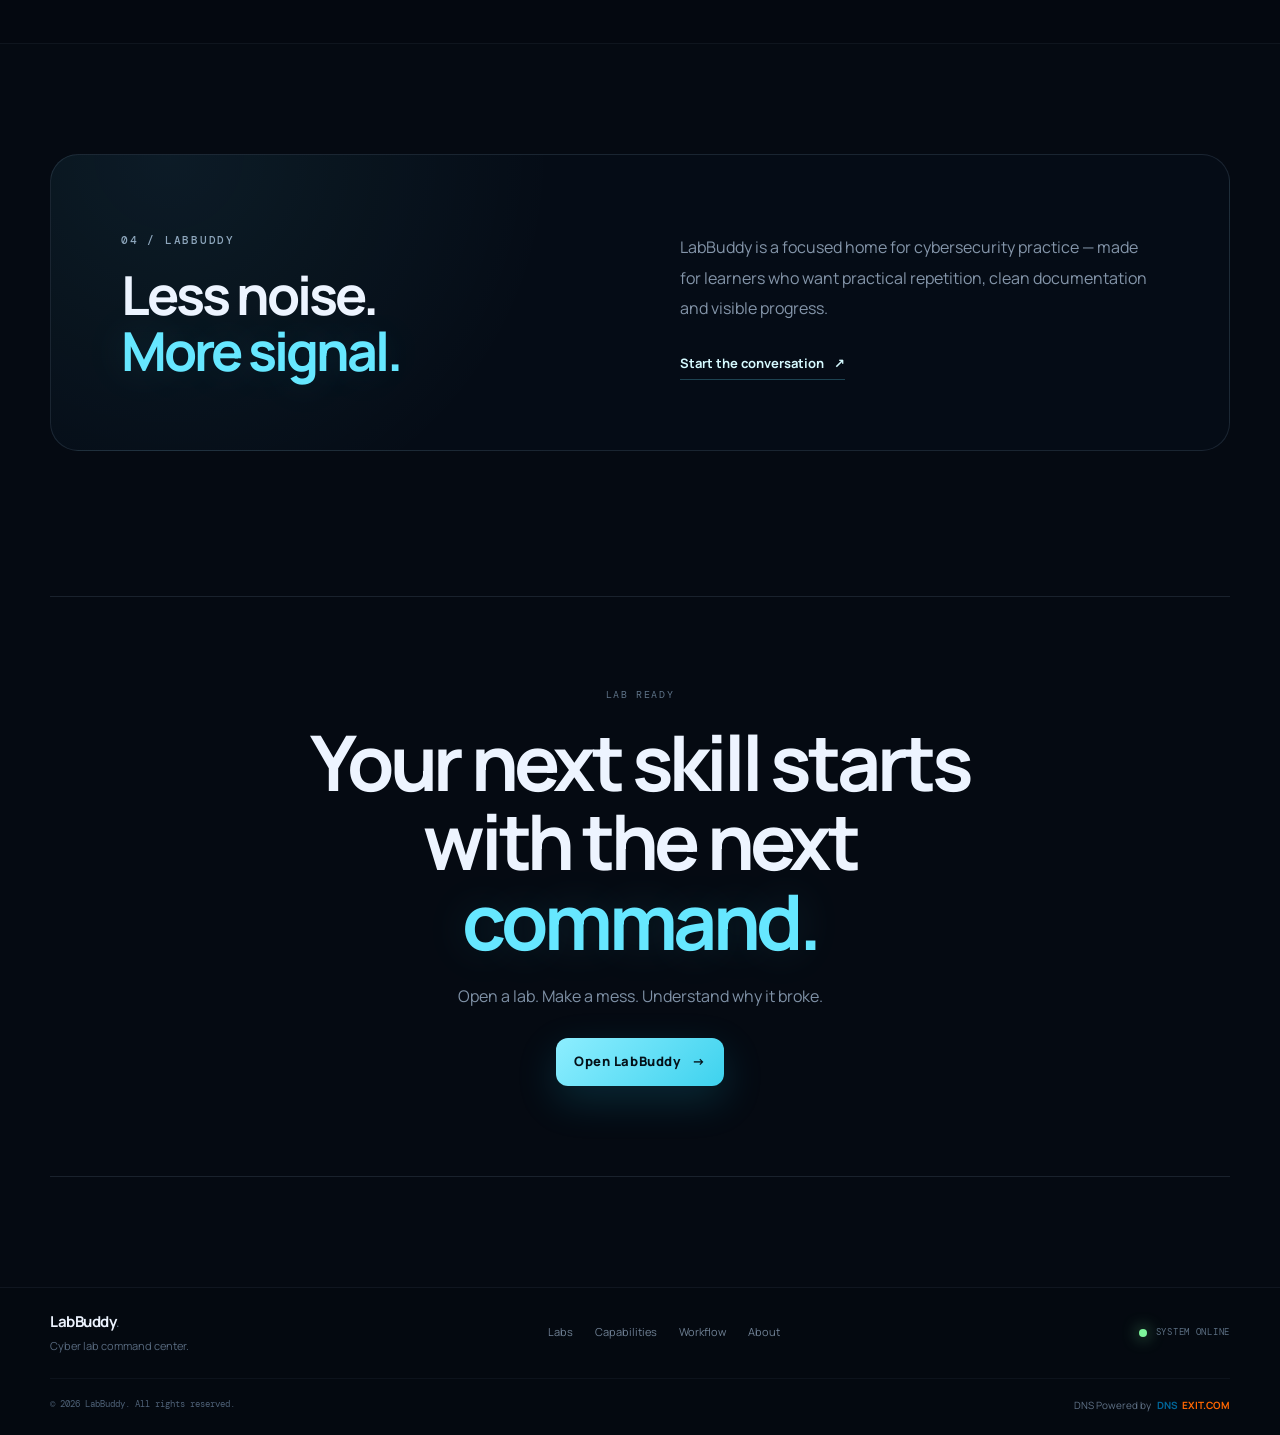
==== commit 26d484d5: "Integrate LabBuddy authentication navigation" ====
--- a/index.html
+++ b/index.html
@@ -8,6 +8,7 @@
   <meta name="color-scheme" content="dark">
   <link rel="icon" type="image/svg+xml" href="favicon.svg">
   <link rel="stylesheet" href="styles.css">
+  <link rel="stylesheet" href="auth.css">
   <title>LabBuddy — Cyber Lab Command Center</title>
 </head>
 <body>
@@ -35,9 +36,10 @@
         <a href="#capabilities">Capabilities</a>
         <a href="#workflow">Workflow</a>
         <a href="#about">About</a>
+        <a href="signin.html">Sign in</a>
       </nav>
 
-      <a class="nav-cta" href="#labs">Enter Lab <span aria-hidden="true">↗</span></a>
+      <a class="nav-cta" href="signup.html">Get started <span aria-hidden="true">↗</span></a>
     </div>
   </header>
 
@@ -52,7 +54,7 @@
             with guided labs, repeatable workflows and a place to sharpen real-world skills.
           </p>
           <div class="hero-actions">
-            <a class="button button-primary" href="#labs">Explore the Labs <span>→</span></a>
+            <a class="button button-primary" href="dashboard.html">Open your workspace <span>→</span></a>
             <a class="button button-ghost" href="#workflow">See how it works</a>
           </div>
           <div class="hero-meta" aria-label="Platform highlights">
@@ -198,7 +200,7 @@
         <div class="cta-kicker">LAB READY</div>
         <h2>Your next skill starts<br>with the next <span>command.</span></h2>
         <p>Open a lab. Make a mess. Understand why it broke.</p>
-        <a class="button button-primary" href="#labs">Enter LabBuddy <span>→</span></a>
+        <a class="button button-primary" href="dashboard.html">Open LabBuddy <span>→</span></a>
       </div>
     </section>
   </main>
--- a/auth.css
+++ b/auth.css
@@ -0,0 +1,35 @@
+/* LabBuddy auth and account workspace — reuses the landing-page design tokens. */
+.auth-page{min-height:100vh;background:var(--bg);position:relative}
+.auth-header{width:min(1180px,calc(100% - 40px));margin:auto;min-height:82px;display:flex;align-items:center;justify-content:space-between;position:relative;z-index:2}
+.back-link{font-size:12px;color:#91a2b8}.back-link:hover,.auth-switch a:hover{color:var(--cyan)}
+.auth-shell{width:min(1080px,calc(100% - 40px));min-height:calc(100vh - 100px);margin:0 auto 50px;display:grid;grid-template-columns:minmax(0,490px) minmax(0,1fr);align-items:center;gap:70px;position:relative;z-index:1}
+.auth-card{padding:42px;border:1px solid var(--line);border-radius:24px;background:linear-gradient(155deg,rgba(13,24,40,.94),rgba(6,13,23,.94));box-shadow:var(--shadow)}
+.auth-card h1,.dashboard-welcome h1{font-size:clamp(2.5rem,5vw,4rem);letter-spacing:-.07em;line-height:1.04;margin:18px 0 12px}
+.auth-card h1 span,.auth-aside h2 span,.dashboard-welcome h1 span{color:var(--cyan)}
+.auth-subtitle{color:#8b9db2;font-size:13px;line-height:1.8;margin:0 0 25px}
+.auth-card form{display:flex;flex-direction:column;gap:9px}
+.auth-card label,.note-form label{font-size:11px;color:#b7c6d6;font-weight:700;margin-top:8px}
+.auth-card input:not([type=checkbox]),.note-form input,.note-form textarea{width:100%;min-height:47px;padding:12px 14px;border:1px solid rgba(154,181,210,.17);border-radius:10px;background:#07101c;color:var(--text);outline:none;font:13px var(--sans);transition:border-color .2s}
+.auth-card input:focus,.note-form input:focus,.note-form textarea:focus{border-color:rgba(102,231,255,.65);box-shadow:0 0 0 3px rgba(102,231,255,.07)}
+.label-row{display:flex;align-items:center;justify-content:space-between}.label-row a{font-size:11px;color:var(--cyan)}
+.auth-submit{width:100%;margin-top:12px;border:0;cursor:pointer}.auth-submit:disabled{opacity:.6;cursor:wait}
+.oauth-button{width:100%;min-height:47px;border:1px solid rgba(154,181,210,.2);border-radius:10px;background:rgba(255,255,255,.035);color:#e6eef7;font-weight:700;font-size:12px;display:flex;align-items:center;justify-content:center;gap:12px;cursor:pointer}
+.oauth-button:hover{border-color:rgba(102,231,255,.5);background:rgba(102,231,255,.05)}
+.google-g{font-size:18px;font-weight:800;color:#fff}.auth-divider{display:flex;align-items:center;gap:12px;margin:22px 0;color:#5d7186;font:9px var(--mono);letter-spacing:.1em}.auth-divider:before,.auth-divider:after{content:"";height:1px;background:var(--line);flex:1}
+.auth-switch{text-align:center;color:#8294a9;font-size:12px;margin:23px 0 0}.auth-switch a{color:var(--cyan);font-weight:800}
+.auth-legal{font-size:10px;line-height:1.7;text-align:center;color:#586b80;margin:18px 0 0}
+.notice{padding:12px 14px;margin:0 0 17px;border-radius:10px;border:1px solid rgba(255,130,110,.25);background:rgba(255,100,80,.07);color:#ffb1a2;font-size:12px;line-height:1.6}
+.notice.success{border-color:rgba(140,245,160,.25);background:rgba(140,245,160,.06);color:#a9f5b6}
+.auth-aside{padding:30px 0}.aside-mark{font:800 70px var(--mono);letter-spacing:-.12em;color:#eaf8ff;text-shadow:0 0 45px rgba(102,231,255,.18);margin-bottom:35px}.aside-mark span{color:var(--cyan)}
+.auth-aside h2{font-size:clamp(2.8rem,5vw,5rem);letter-spacing:-.07em;line-height:1.02;margin:18px 0}.auth-aside>p:not(.eyebrow){max-width:400px;color:#8193a8;line-height:1.9;font-size:14px}
+.aside-status{display:flex;align-items:center;gap:10px;color:#60768b;font:9px var(--mono);letter-spacing:.1em;margin-top:42px}.aside-status i{width:7px;height:7px;border-radius:50%;background:var(--green);box-shadow:0 0 12px var(--green)}
+.check-row{display:flex;gap:10px;align-items:flex-start;font-weight:400!important;line-height:1.6;color:#8799ad!important}.check-row input{margin-top:3px;accent-color:#66e7ff}.single{grid-template-columns:minmax(0,490px);justify-content:center;min-height:70vh}
+.dashboard-page{min-height:100vh;background:var(--bg)}.dashboard-nav{display:flex;gap:25px;margin-left:auto;margin-right:25px}.dashboard-nav a{font-size:12px;color:#91a2b8}.signout{min-height:40px;cursor:pointer}
+.dashboard-main{padding-top:65px;padding-bottom:90px;position:relative;z-index:1}.dashboard-welcome{display:flex;align-items:center;justify-content:space-between;gap:25px;margin-bottom:35px}.dashboard-welcome h1{margin:16px 0 8px}.dashboard-welcome p{color:#8193a8;font-size:13px}.profile-chip{display:flex;align-items:center;gap:12px;padding:12px 16px;border:1px solid var(--line);border-radius:14px;background:rgba(10,19,32,.7)}.profile-chip strong,.profile-chip small{display:block}.profile-chip strong{font-size:12px}.profile-chip small{font-size:10px;color:#8294a9;margin-top:3px}.avatar{width:38px;height:38px;border-radius:12px;background:rgba(102,231,255,.12);color:var(--cyan);display:grid;place-items:center;font:700 13px var(--mono)}
+.dashboard-cards{display:grid;grid-template-columns:repeat(3,1fr);gap:14px;margin:28px 0 65px}.dash-card,.mission{padding:23px;border:1px solid var(--line);border-radius:17px;background:linear-gradient(150deg,rgba(13,24,40,.78),rgba(7,14,24,.75))}.dash-label,.mission>span{font:9px var(--mono);letter-spacing:.13em;color:#71869b}.dash-card strong{display:block;font-size:34px;letter-spacing:-.06em;margin:10px 0 0}.dash-card p,.mission p{font-size:12px;color:#8092a7;line-height:1.7;margin:4px 0 0}
+.dashboard-section{margin:55px 0}.dashboard-section .section-heading{margin-bottom:25px}.dashboard-section .section-heading h2{font-size:clamp(2rem,4vw,3rem)}
+.mission-grid{display:grid;grid-template-columns:repeat(2,1fr);gap:14px}.mission h3{font-size:19px;margin:12px 0 6px}.mission-action,.delete-note{border:0;background:transparent;color:var(--cyan);font-size:11px;font-weight:800;cursor:pointer;margin-top:18px;padding:0}.mission-action.is-complete{color:var(--green)}
+.note-form{max-width:720px;padding:22px;border:1px solid var(--line);border-radius:16px;background:rgba(9,17,29,.8);display:flex;flex-direction:column;gap:8px}.note-form textarea{resize:vertical;line-height:1.6}.note-form .button{align-self:flex-start;margin-top:8px;cursor:pointer;border:0}
+.notes-list{display:grid;gap:10px;margin-top:18px;max-width:720px}.saved-note{padding:17px;border:1px solid var(--line);border-radius:13px;background:rgba(9,17,29,.7)}.saved-note>div{display:flex;justify-content:space-between;gap:15px}.saved-note strong{font-size:13px}.saved-note small{font-size:10px;color:#64788e}.saved-note p{font-size:12px;color:#9aabbd;white-space:pre-wrap;overflow-wrap:anywhere}.saved-note .delete-note{margin-top:0}.muted,.dashboard-footnote{color:#708399;font-size:11px}.dashboard-footnote{margin-top:55px;border-top:1px solid var(--line);padding-top:20px}
+@media(max-width:850px){.auth-shell{grid-template-columns:minmax(0,520px);justify-content:center}.auth-aside{display:none}.auth-card{padding:32px}.dashboard-welcome{align-items:flex-start;flex-direction:column}.dashboard-nav{display:none}}
+@media(max-width:600px){.auth-header{width:calc(100% - 28px)}.auth-shell{width:calc(100% - 28px);margin-bottom:25px}.auth-card{padding:25px 20px}.dashboard-main{padding-top:40px}.dashboard-cards{grid-template-columns:1fr;gap:9px}.mission-grid{grid-template-columns:1fr}.profile-chip{width:100%}.saved-note>div{flex-direction:column;gap:4px}}
